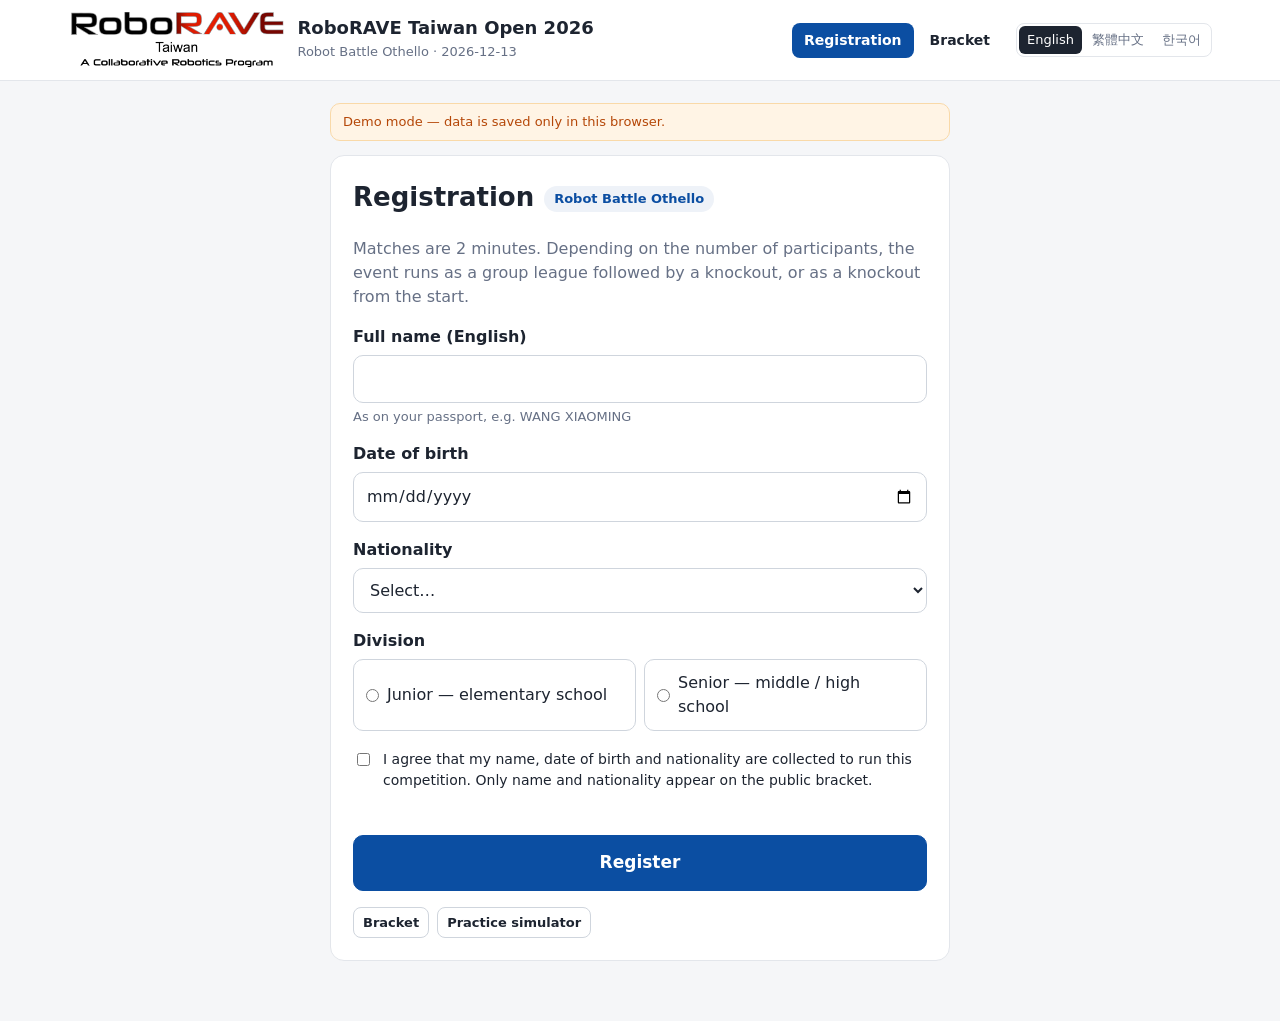
==== index.html @ c0345897 "Othello registration, bracket and match operations site (RoboRAVE Taiwan Open 2026) - index.html: re" ====
<!DOCTYPE html>
<html lang="en">
<head>
<meta charset="utf-8">
<meta name="viewport" content="width=device-width, initial-scale=1">
<title>Registration · Robot Battle Othello · RoboRAVE Taiwan Open 2026</title>
<link rel="icon" href="logo.png">
<link rel="stylesheet" href="style.css">
</head>
<body>
<header class="top"></header>
<main>
  <div class="narrow">
    <div id="demoBanner" class="banner" hidden data-t="Demo mode — data is saved only in this browser."></div>
    <div class="card" id="formCard">
      <div class="hero"><h1 data-t="Registration"></h1><span class="chip" data-t="Robot Battle Othello"></span><span class="count" id="count"></span></div>
      <p class="muted" id="intro"></p>
      <form id="f" novalidate>
        <label class="f" for="name" data-t="Full name (English)"></label>
        <input type="text" id="name" autocomplete="name" maxlength="60" autocapitalize="characters" spellcheck="false">
        <div class="hint" data-t="As on your passport, e.g. WANG XIAOMING"></div>

        <label class="f" for="dob" data-t="Date of birth"></label>
        <input type="date" id="dob" min="2005-01-01" max="2022-12-31">

        <label class="f" for="nat" data-t="Nationality"></label>
        <select id="nat"></select>
        <input type="text" id="natOther" maxlength="60" hidden style="margin-top:8px">

        <span class="f" style="display:block;margin:16px 0 6px;font-weight:600" data-t="Division"></span>
        <div class="seg">
          <label><input type="radio" name="div" value="junior"> <span data-t="Junior — elementary school"></span></label>
          <label><input type="radio" name="div" value="senior"> <span data-t="Senior — middle / high school"></span></label>
        </div>

        <label class="agree"><input type="checkbox" id="agree"> <span data-t="I agree that my name, date of birth and nationality are collected to run this competition. Only name and nationality appear on the public bracket."></span></label>
        <div class="err" id="err" role="alert"></div>
        <button class="btn pri big" type="submit" id="go" data-t="Register"></button>
      </form>
      <div class="links" id="links"></div>
    </div>

    <div class="card ok-box" id="doneCard" hidden>
      <h1 data-t="Registration complete"></h1>
      <p class="muted" data-t="Your registration number"></p>
      <div class="id" id="regId"></div>
      <p id="regWho"></p>
      <p class="muted" data-t="Keep this number for check-in on the competition day."></p>
      <button class="btn" id="again" data-t="Register another participant"></button>
    </div>
  </div>
</main>
<script src="config.js"></script>
<script src="ot.js"></script>
<script>
(function(){
  const $ = s => document.querySelector(s), t = OT.t, C = OT.C;
  document.documentElement.lang = OT.lang === 'zh' ? 'zh-Hant' : OT.lang;
  OT.header('Registration');
  OT.applyI18n();
  $('#demoBanner').hidden = !OT.demo;
  $('#intro').textContent = t('Matches are 2 minutes. Depending on the number of participants, the event runs as a group league followed by a knockout, or as a knockout from the start.');
  $('#natOther').placeholder = t('Country name');
  // nationality list (Taiwan and Korea first)
  const top = ['TW', 'KR'], all = OT.countries();
  $('#nat').innerHTML = `<option value="">${OT.esc(t('Select…'))}</option>` +
    top.map(c => `<option value="${c}">${OT.flag(c)} ${OT.esc(OT.countryName(c))}</option>`).join('') + '<option disabled>──────────</option>' +
    all.filter(([c]) => !top.includes(c)).map(([c, n]) => `<option value="${c}">${OT.flag(c)} ${OT.esc(n)}</option>`).join('') +
    `<option value="OTHER">${OT.esc(t('Other'))}…</option>`;
  $('#nat').onchange = () => { $('#natOther').hidden = $('#nat').value !== 'OTHER'; };
  const links = [];
  links.push(`<a class="btn sm" href="bracket.html">${OT.esc(t('Bracket'))}</a>`);
  if (C.NOTICE_URL) links.push(`<a class="btn sm" href="${OT.esc(C.NOTICE_URL)}" target="_blank" rel="noopener">${OT.esc(t('Rules'))}</a>`);
  if (C.SIM_URL) links.push(`<a class="btn sm" href="${OT.esc(C.SIM_URL)}" target="_blank" rel="noopener">${OT.esc(t('Practice simulator'))}</a>`);
  $('#links').innerHTML = links.join('');
  // registered count
  OT.api.state().then(s => {
    if (!s || !s.ok) return;
    if (s.settings && s.settings.reg_open === false) { $('#err').textContent = t('Registration is closed.'); $('#go').disabled = true; }
    const n = s.participants.length;
    if (n) $('#count').textContent = `${t('Registered')}: ${n}`;
  }).catch(() => {});

  $('#name').addEventListener('blur', () => { $('#name').value = $('#name').value.replace(/\s+/g, ' ').trim().toUpperCase(); });
  $('#f').onsubmit = async e => {
    e.preventDefault();
    const name = $('#name').value.replace(/\s+/g, ' ').trim().toUpperCase(), dob = $('#dob').value, nat = $('#nat').value,
          natName = $('#natOther').value.trim(), div = (document.querySelector('input[name=div]:checked') || {}).value;
    const err = m => { $('#err').textContent = m; };
    if (!/^[A-Za-z][A-Za-z .'\-]{1,59}$/.test(name)) return err(t('Please enter the name in English letters.'));
    const y = +dob.slice(0, 4);
    if (!/^\d{4}-\d{2}-\d{2}$/.test(dob) || y < 2005 || y > 2022) return err(t('Please enter a valid date of birth.'));
    if (!nat || (nat === 'OTHER' && !natName)) return err(t('Please choose a nationality.'));
    if (!div) return err(t('Please choose a division.'));
    if (!$('#agree').checked) return err(t('Please agree to the data collection.'));
    err(''); $('#go').disabled = true; $('#go').textContent = t('Sending…');
    try {
      const r = await OT.api.register({ name, dob, nationality: nat, nat_name: nat === 'OTHER' ? natName : OT.countryName(nat, true), division: div, lang: OT.lang });
      if (!r.ok) {
        err(r.error === 'duplicate' ? t('This participant is already registered.') : r.error === 'closed' ? t('Registration is closed.') :
            r.error === 'bad_name' ? t('Please enter the name in English letters.') : t('Could not send. Please try again.'));
      } else {
        $('#regId').textContent = r.id;
        $('#regWho').textContent = `${name} · ${t(div === 'junior' ? 'Junior' : 'Senior')}`;
        $('#formCard').hidden = true; $('#doneCard').hidden = false; window.scrollTo(0, 0);
      }
    } catch (x) { err(t('Could not send. Please try again.')); }
    $('#go').disabled = false; $('#go').textContent = t('Register');
  };
  $('#again').onclick = () => { $('#f').reset(); $('#natOther').hidden = true; $('#doneCard').hidden = true; $('#formCard').hidden = false; };
})();
</script>
</body>
</html>
---- style.css ----
:root{--blue:#0b4ea2;--red:#d7141a;--ink:#1d2430;--mute:#667085;--line:#e3e6eb;--bg:#f5f6f8;--card:#fff;--ok:#12805c;--warn:#b54708}
*{box-sizing:border-box}
[hidden]{display:none!important}
body{margin:0;font-family:system-ui,-apple-system,"Segoe UI","Noto Sans TC","Noto Sans KR",sans-serif;color:var(--ink);background:var(--bg);line-height:1.5}
a{color:var(--blue)}
header.top{background:#fff;border-bottom:1px solid var(--line)}
header.top .in{max-width:1180px;margin:0 auto;padding:12px 18px;display:flex;align-items:center;gap:14px;flex-wrap:wrap}
.logo{height:56px;width:auto;display:block}
.brand{display:flex;align-items:center;gap:12px;min-width:0}
.brand .tx b{display:block;font-size:18px;line-height:1.2}
.brand .tx span{color:var(--mute);font-size:13px}
nav.tabs{display:flex;gap:4px;margin-left:auto;flex-wrap:wrap}
nav.tabs a{padding:7px 12px;border-radius:8px;text-decoration:none;color:var(--ink);font-weight:600;font-size:14px}
nav.tabs a.on{background:var(--blue);color:#fff}
.langs{display:flex;gap:2px;border:1px solid var(--line);border-radius:8px;padding:2px}
.langs button{border:0;background:none;padding:4px 8px;border-radius:6px;cursor:pointer;font:inherit;font-size:13px;color:var(--mute)}
.langs button.on{background:var(--ink);color:#fff}
main{max-width:1180px;margin:0 auto;padding:22px 18px 60px}
.card{background:var(--card);border:1px solid var(--line);border-radius:14px;padding:22px}
.narrow{max-width:620px;margin:0 auto}
h1{font-size:26px;margin:0 0 4px}
h2{font-size:20px;margin:0 0 12px}
h3{font-size:17px;margin:22px 0 10px}
h4{margin:0 0 8px;font-size:15px}
.muted{color:var(--mute)}
.hero{display:flex;gap:10px;align-items:center;margin-bottom:16px;flex-wrap:wrap}
.chip{display:inline-block;padding:3px 10px;border-radius:99px;background:#eef2f8;color:var(--blue);font-size:13px;font-weight:600}
label.f{display:block;margin:16px 0 6px;font-weight:600}
input[type=text],input[type=date],input[type=password],input[type=number],select,textarea{width:100%;padding:11px 12px;border:1px solid #cfd5dd;border-radius:10px;font:inherit;background:#fff;color:var(--ink)}
input:focus,select:focus{outline:2px solid #9ec0ef;border-color:var(--blue)}
.hint{font-size:13px;color:var(--mute);margin-top:4px}
.seg{display:grid;grid-template-columns:1fr 1fr;gap:8px}
.seg label{border:1px solid #cfd5dd;border-radius:10px;padding:11px 12px;cursor:pointer;display:flex;gap:8px;align-items:center;font-weight:500}
.seg input{margin:0}
.seg label:has(input:checked){border-color:var(--blue);background:#eef4fc}
.agree{display:flex;gap:10px;align-items:flex-start;margin-top:18px;font-size:14px}
.agree input{margin-top:4px}
.btn{display:inline-flex;align-items:center;justify-content:center;gap:6px;border:1px solid #cfd5dd;background:#fff;color:var(--ink);border-radius:10px;padding:9px 14px;font:inherit;font-weight:600;cursor:pointer;text-decoration:none}
.btn:hover{background:#f2f4f7}
.btn.pri{background:var(--blue);border-color:var(--blue);color:#fff}
.btn.pri:hover{background:#093f84}
.btn.red{background:var(--red);border-color:var(--red);color:#fff}
.btn.sm{padding:5px 9px;font-size:13px;border-radius:8px}
.btn:disabled{opacity:.5;cursor:default}
.btn.big{width:100%;padding:14px;font-size:17px;margin-top:20px}
.err{color:var(--red);font-size:14px;margin-top:10px;min-height:1em}
.ok-box{text-align:center;padding:10px 0}
.ok-box .id{font-size:40px;font-weight:800;letter-spacing:.04em;color:var(--blue);margin:8px 0}
.banner{background:#fff4e5;border:1px solid #f9d9a8;color:var(--warn);padding:8px 12px;border-radius:10px;font-size:13px;margin-bottom:14px}
.links{display:flex;gap:8px;flex-wrap:wrap;margin-top:16px}
.count{font-size:14px;color:var(--mute)}
/* bracket */
.divtabs{display:flex;gap:6px;margin:4px 0 6px}
.groups{display:grid;grid-template-columns:repeat(auto-fill,minmax(330px,1fr));gap:14px}
.group{background:#fff;border:1px solid var(--line);border-radius:12px;padding:12px}
table.st{width:100%;border-collapse:collapse;font-size:14px;margin-bottom:8px}
table.st th,table.st td{padding:5px 4px;text-align:center;border-bottom:1px solid var(--line)}
table.st th{color:var(--mute);font-weight:600;font-size:12px}
table.st .l{text-align:left}
table.st tr.adv td{background:#eefaf3}
.gm{display:grid;gap:6px}
.bracket{display:flex;gap:18px;overflow-x:auto;padding-bottom:8px}
.bracket .col{min-width:230px;display:flex;flex-direction:column}
.bracket .ms{display:flex;flex-direction:column;justify-content:space-around;gap:12px;flex:1}
.rn{font-size:12px;font-weight:700;color:var(--mute);text-transform:uppercase;letter-spacing:.04em;margin-bottom:6px}
.match{background:#fff;border:1px solid var(--line);border-radius:10px;overflow:hidden;position:relative;font-size:14px}
.match.clickable{cursor:pointer}
.match.clickable:hover{border-color:var(--blue)}
.match.is-live{border-color:var(--red);box-shadow:0 0 0 2px #fbd5d6}
.match .side{display:flex;justify-content:space-between;gap:8px;padding:6px 10px;border-left:4px solid transparent}
.match .side.red{border-left-color:var(--red)}
.match .side.blue{border-left-color:var(--blue);border-top:1px solid var(--line)}
.match .side.win{font-weight:700;background:#f3f8ff}
.match .side.empty .nm{color:#a3aab5}
.match .sc{font-variant-numeric:tabular-nums;font-weight:700;min-width:1.5em;text-align:right}
.match .live,.match .meth{display:block;text-align:right;padding:1px 8px 3px;font-size:11px;color:var(--mute);border-top:1px solid var(--line);background:#fafbfc}
.match .live{color:var(--red);font-weight:700}
.ph{color:#8a94a3;font-style:italic}
.third{margin-top:16px;max-width:260px}
.podium{background:#fff;border:1px solid var(--line);border-radius:12px;padding:12px 16px;margin-bottom:8px}
.podium h3{margin:0 0 6px}
.podium ol{list-style:none;padding:0;margin:0;display:flex;gap:18px;flex-wrap:wrap;font-size:16px}
.podium li.p1{font-weight:800}
@media (max-width:640px){.logo{height:44px}.seg{grid-template-columns:1fr}nav.tabs{margin-left:0}}
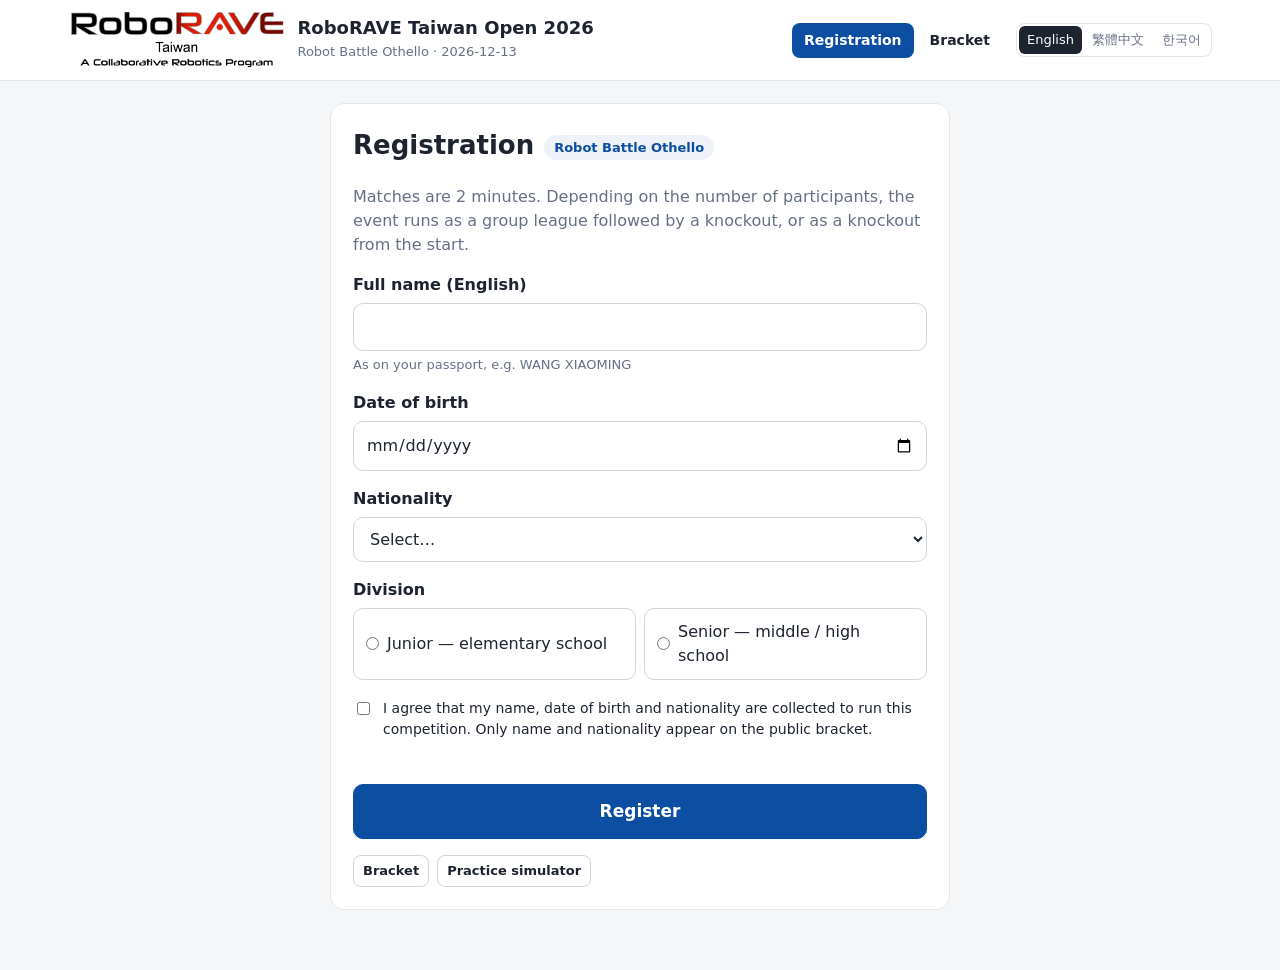
==== commit 5bc2a75e: "Bracket: participants only, published on the competition day - bracket.html asks for registration nu" ====
--- a/index.html
+++ b/index.html
@@ -77,7 +77,7 @@
   OT.api.state().then(s => {
     if (!s || !s.ok) return;
     if (s.settings && s.settings.reg_open === false) { $('#err').textContent = t('Registration is closed.'); $('#go').disabled = true; }
-    const n = s.participants.length;
+    const n = s.count != null ? s.count : s.participants.length;
     if (n) $('#count').textContent = `${t('Registered')}: ${n}`;
   }).catch(() => {});
 
--- a/style.css
+++ b/style.css
@@ -82,3 +82,4 @@
 .podium ol{list-style:none;padding:0;margin:0;display:flex;gap:18px;flex-wrap:wrap;font-size:16px}
 .podium li.p1{font-weight:800}
 @media (max-width:640px){.logo{height:44px}.seg{grid-template-columns:1fr}nav.tabs{margin-left:0}}
+mark{background:#fff1a8;color:inherit;padding:0 2px;border-radius:3px}
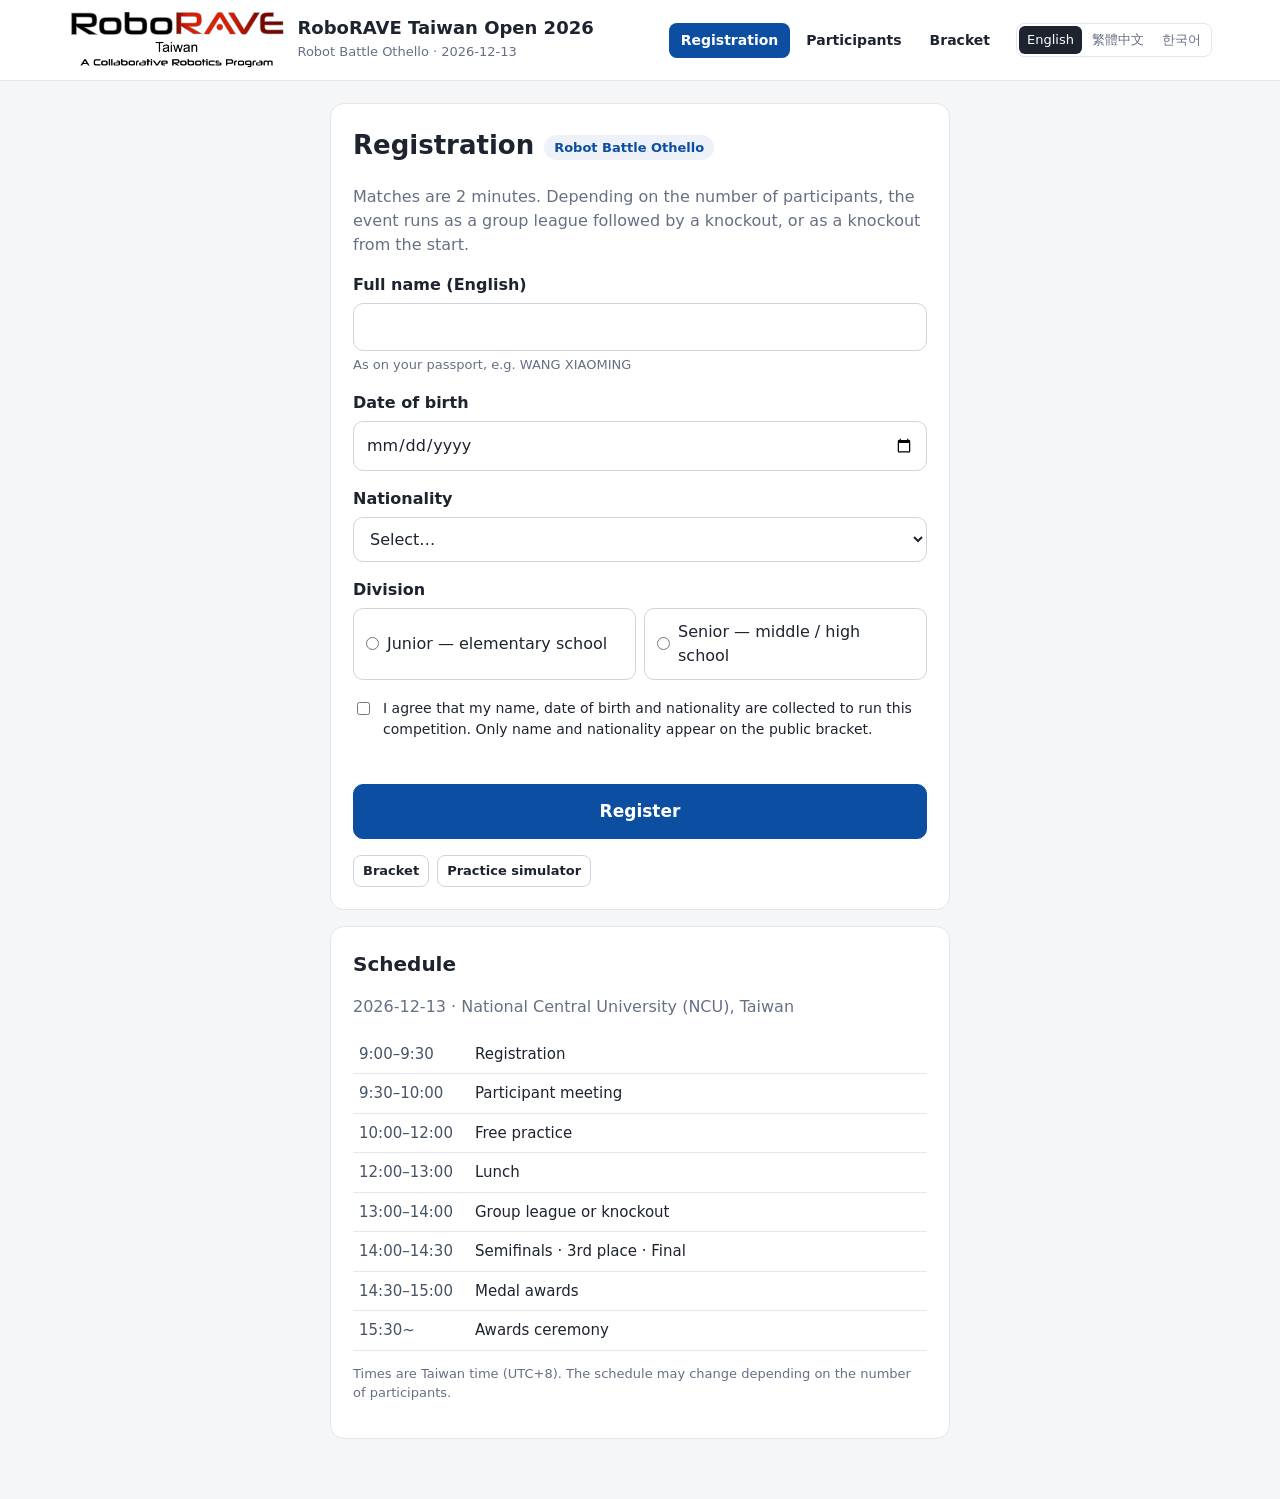
==== commit f32628be: "Schedule management: event timetable, automatic match times and arenas, player swap; schedule on the" ====
--- a/index.html
+++ b/index.html
@@ -48,6 +48,12 @@
       <p class="muted" data-t="Keep this number for check-in on the competition day."></p>
       <button class="btn" id="again" data-t="Register another participant"></button>
     </div>
+    <div class="card" id="schedCard" style="margin-top:16px">
+      <h2 style="margin-top:0" data-t="Schedule"></h2>
+      <p class="muted" id="schedDay"></p>
+      <table class="sched"><tbody id="schedBody"></tbody></table>
+      <p class="muted" style="font-size:13px" data-t="Times are Taiwan time (UTC+8). The schedule may change depending on the number of participants."></p>
+    </div>
   </div>
 </main>
 <script src="config.js"></script>
@@ -73,9 +79,17 @@
   if (C.NOTICE_URL) links.push(`<a class="btn sm" href="${OT.esc(C.NOTICE_URL)}" target="_blank" rel="noopener">${OT.esc(t('Rules'))}</a>`);
   if (C.SIM_URL) links.push(`<a class="btn sm" href="${OT.esc(C.SIM_URL)}" target="_blank" rel="noopener">${OT.esc(t('Practice simulator'))}</a>`);
   $('#links').innerHTML = links.join('');
+  // event timetable (default until the organizer saves one)
+  function schedule(st) {
+    const items = OT.sched(st).items, now = OT.nowItem(items);
+    $('#schedDay').textContent = `${C.DATE || ''}${C.VENUE ? ' · ' + C.VENUE : ''}`;
+    $('#schedBody').innerHTML = items.map((it, k) => `<tr class="${k === now ? 'now' : ''}"><td class="tm">${OT.esc(it.start)}${it.end ? '–' + OT.esc(it.end) : '~'}</td><td>${OT.esc(OT.itemText(it))}${k === now ? ` <span class="nowtag">${OT.esc(t('Now'))}</span>` : ''}</td></tr>`).join('');
+  }
+  schedule(null);
   // registered count
   OT.api.state().then(s => {
     if (!s || !s.ok) return;
+    schedule(s);
     if (s.settings && s.settings.reg_open === false) { $('#err').textContent = t('Registration is closed.'); $('#go').disabled = true; }
     const n = s.count != null ? s.count : s.participants.length;
     if (n) $('#count').textContent = `${t('Registered')}: ${n}`;
--- a/style.css
+++ b/style.css
@@ -73,7 +73,9 @@
 .match .side.win{font-weight:700;background:#f3f8ff}
 .match .side.empty .nm{color:#a3aab5}
 .match .sc{font-variant-numeric:tabular-nums;font-weight:700;min-width:1.5em;text-align:right}
-.match .live,.match .meth{display:block;text-align:right;padding:1px 8px 3px;font-size:11px;color:var(--mute);border-top:1px solid var(--line);background:#fafbfc}
+.match .ft{display:flex;justify-content:space-between;gap:6px;padding:1px 8px 3px;font-size:11px;color:var(--mute);border-top:1px solid var(--line);background:#fafbfc}
+.match .ft .live,.match .ft .meth{margin-left:auto}
+.match .when{font-variant-numeric:tabular-nums;font-weight:600;color:#475467}
 .match .live{color:var(--red);font-weight:700}
 .ph{color:#8a94a3;font-style:italic}
 .third{margin-top:16px;max-width:260px}
@@ -83,3 +85,19 @@
 .podium li.p1{font-weight:800}
 @media (max-width:640px){.logo{height:44px}.seg{grid-template-columns:1fr}nav.tabs{margin-left:0}}
 mark{background:#fff1a8;color:inherit;padding:0 2px;border-radius:3px}
+
+@media print{
+  header.top,#sub,#app>.toolbar,#sec-participants>.toolbar,#sec-participants h3,#sec-participants h3+.toolbar,#demoBanner,.banner{display:none!important}
+  #plTable td:last-child,#plTable th:last-child{display:none}
+  #plTable input,#plTable select{border:0;background:none;appearance:none;-webkit-appearance:none;font:inherit;padding:0;color:#000}
+  body{background:#fff}
+}
+@media print{
+  body.print-mt main>*:not(#app),body.print-mt #app>*:not(#sec-schedule),body.print-mt #sec-schedule>.card:first-child,body.print-mt #sec-schedule .toolbar{display:none!important}
+  body.print-mt #mtTable input{border:0;background:none;font:inherit;padding:0;color:#000;-webkit-appearance:none;appearance:none}
+}
+table.sched{width:100%;border-collapse:collapse;font-size:15px}
+table.sched td{padding:8px 6px;border-bottom:1px solid var(--line)}
+table.sched td.tm{white-space:nowrap;font-variant-numeric:tabular-nums;color:#475467;width:1%;padding-right:16px}
+table.sched tr.now td{background:#eefaf3;font-weight:700}
+.nowtag{display:inline-block;font-size:11px;background:#16794a;color:#fff;border-radius:8px;padding:1px 7px;margin-left:6px;vertical-align:middle}
